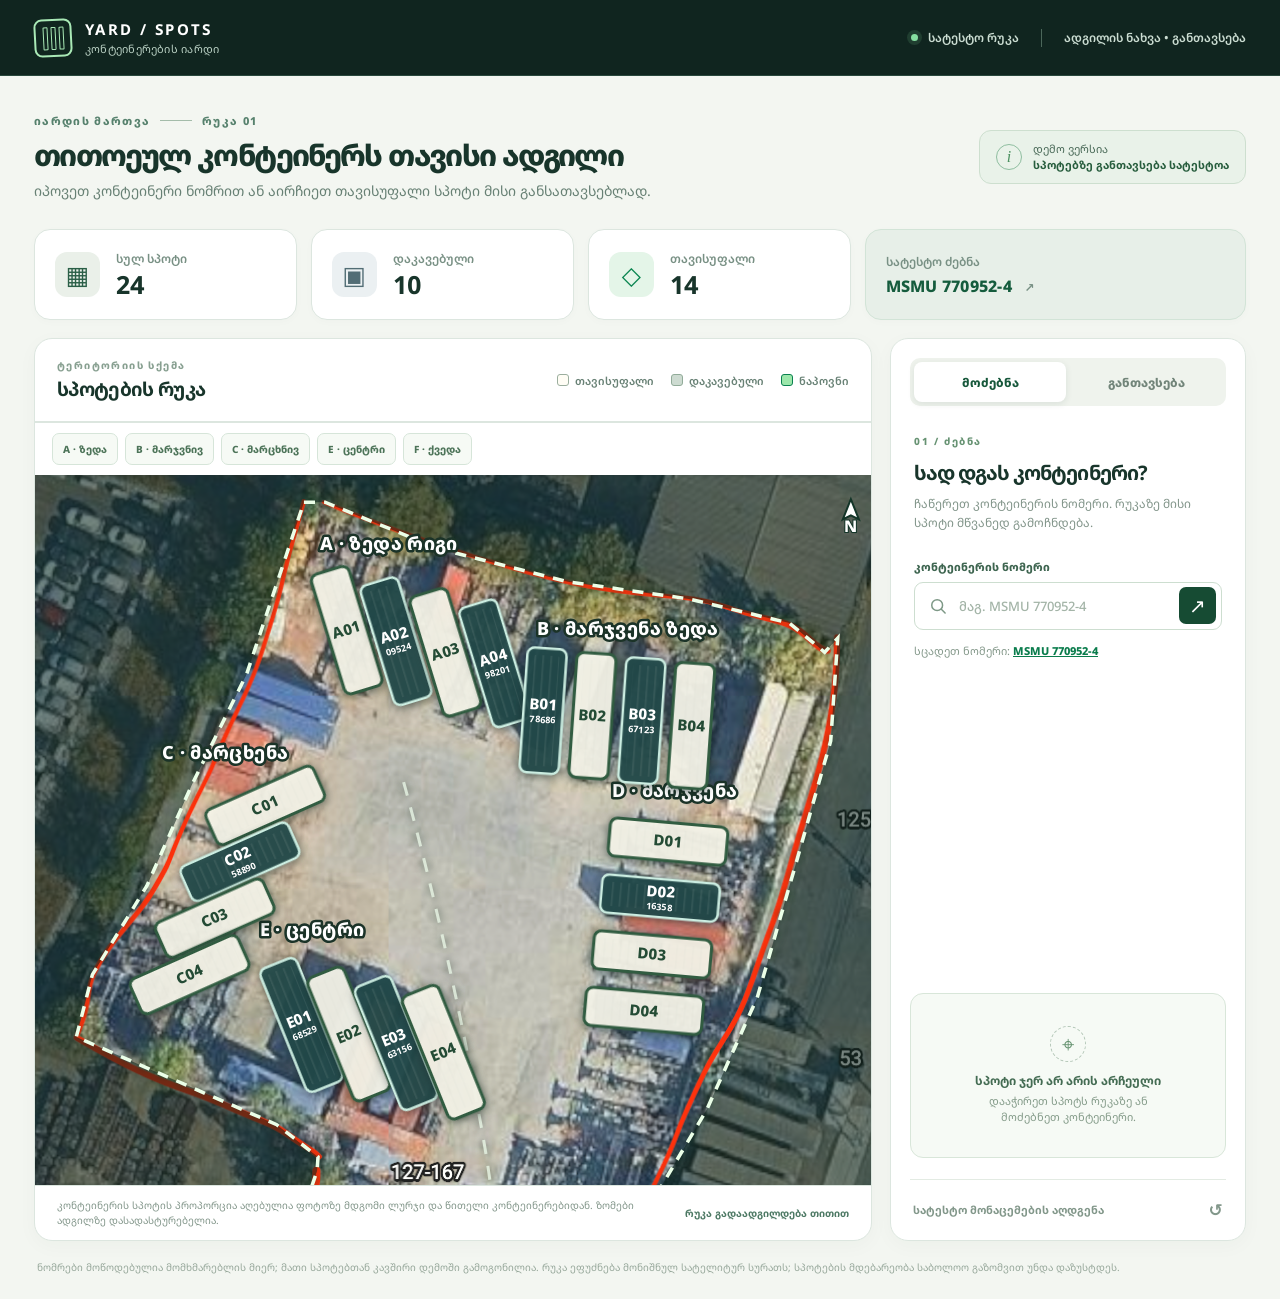
==== index.html @ 89050418 "Match yard outline and add mobile map with provided container IDs" ====
<!doctype html>
<html lang="ka">
  <head>
    <meta charset="utf-8" />
    <meta name="viewport" content="width=device-width, initial-scale=1" />
    <meta name="theme-color" content="#10251f" />
    <meta name="description" content="კონტეინერების იარდის ინტერაქტიული რუკა — სპოტზე განთავსება და ნომრით მოძებნა." />
    <link rel="icon" type="image/svg+xml" href="data:image/svg+xml,%3Csvg xmlns='http://www.w3.org/2000/svg' viewBox='0 0 64 64'%3E%3Crect width='64' height='64' rx='14' fill='%2310251f'/%3E%3Cpath d='M12 18h40v28H12zM22 18v28M42 18v28' fill='none' stroke='%239be6bd' stroke-width='4'/%3E%3C/svg%3E" />
    <title>კონტეინერების იარდი · სპოტების რუკა</title>
    <link rel="stylesheet" href="styles.css" />
    <script src="app.js" defer></script>
  </head>
  <body>
    <div class="app-shell">
      <header class="topbar">
        <div class="brand" aria-label="კონტეინერების იარდი">
          <div class="brand-mark" aria-hidden="true"><span></span><span></span><span></span></div>
          <div><strong>YARD / SPOTS</strong><small>კონტეინერების იარდი</small></div>
        </div>
        <div class="topbar-right"><span class="live-dot" aria-hidden="true"></span><span>სატესტო რუკა</span><span class="top-separator"></span><span>ადგილის ნახვა • განთავსება</span></div>
      </header>

      <main class="workspace">
        <section class="page-heading" aria-labelledby="page-title">
          <div>
            <p class="eyebrow">იარდის მართვა <span class="eyebrow-line"></span> რუკა 01</p>
            <h1 id="page-title">თითოეულ კონტეინერს თავისი ადგილი</h1>
            <p class="heading-note">იპოვეთ კონტეინერი ნომრით ან აირჩიეთ თავისუფალი სპოტი მისი განსათავსებლად.</p>
          </div>
          <div class="demo-tag"><span class="demo-tag-icon">i</span><span>დემო ვერსია<br /><strong>სპოტებზე განთავსება სატესტოა</strong></span></div>
        </section>

        <section class="summary" aria-label="იარდის სტატისტიკა">
          <div class="summary-card"><span class="summary-icon all-icon" aria-hidden="true">▦</span><div><span>სულ სპოტი</span><strong id="totalCount">24</strong></div></div>
          <div class="summary-card"><span class="summary-icon occupied-icon" aria-hidden="true">▣</span><div><span>დაკავებული</span><strong id="occupiedCount">—</strong></div></div>
          <div class="summary-card"><span class="summary-icon free-icon" aria-hidden="true">◇</span><div><span>თავისუფალი</span><strong id="freeCount">—</strong></div></div>
          <div class="summary-card example-card"><span>სატესტო ძებნა</span><button type="button" id="exampleSearch" class="example-button">MSMU 770952-4 <span aria-hidden="true">↗</span></button></div>
        </section>

        <div class="content-grid">
          <section class="map-card" aria-labelledby="map-title">
            <div class="card-toolbar">
              <div><p class="section-kicker">ტერიტორიის სქემა</p><h2 id="map-title">სპოტების რუკა</h2></div>
              <div class="legend" aria-label="რუკის აღნიშვნები"><span><i class="legend-free"></i>თავისუფალი</span><span><i class="legend-occupied"></i>დაკავებული</span><span><i class="legend-found"></i>ნაპოვნი</span></div>
            </div>
            <div class="zone-nav" aria-label="რუკის ზონები"><button type="button" data-zone="A">A · ზედა</button><button type="button" data-zone="B">B · მარჯვნივ</button><button type="button" data-zone="C">C · მარცხნივ</button><button type="button" data-zone="E">E · ცენტრი</button><button type="button" data-zone="F">F · ქვედა</button></div>
            <div class="map-wrap" id="mapWrap">
              <svg id="yardMap" viewBox="100 0 830 1526" role="img" aria-label="წითლად შემოხაზულ რეალურ იარდზე დატანილი 24 სავარაუდო კონტეინერის სპოტი" xmlns="http://www.w3.org/2000/svg">
                <defs>
                  <pattern id="yardTexture" width="18" height="18" patternUnits="userSpaceOnUse"><circle cx="2" cy="2" r="1" fill="#c9d2bc" opacity=".38" /></pattern>
                  <pattern id="containerLines" width="8" height="8" patternUnits="userSpaceOnUse"><path d="M1 0v8" stroke="#bdc9c0" stroke-width="2" opacity=".55" /></pattern>
                  <filter id="glow"><feGaussianBlur stdDeviation="5" /></filter>
                </defs>
                <image href="yard-reference.png" x="0" y="0" width="1016" height="1526" preserveAspectRatio="none" />
                <path class="outside-mask" fill-rule="evenodd" d="M100 0 H930 V1526 H100 Z M367 27 L388 27 L500 73 L629 106 L749 123 L849 147 L884 176 L897 162 L890 264 L856 384 L817 519 L767 630 L687 765 L680 846 L809 890 L807 921 L746 1082 L691 1244 L656 1360 L610 1464 L604 1497 L464 1473 L339 1434 L224 1410 L160 1381 L194 1226 L260 1038 L326 849 L380 691 L381 677 L340 645 L141 558 L157 496 L211 408 L256 307 L310 198 Z" />
                <path class="site-overlay" d="M367 27 L388 27 L500 73 L629 106 L749 123 L849 147 L884 176 L897 162 L890 264 L856 384 L817 519 L767 630 L687 765 L680 846 L809 890 L807 921 L746 1082 L691 1244 L656 1360 L610 1464 L604 1497 L464 1473 L339 1434 L224 1410 L160 1381 L194 1226 L260 1038 L326 849 L380 691 L381 677 L340 645 L141 558 L157 496 L211 408 L256 307 L310 198 Z" />
                <path class="site-boundary" d="M367 27 L388 27 L500 73 L629 106 L749 123 L849 147 L884 176 L897 162 L890 264 L856 384 L817 519 L767 630 L687 765 L680 846 L809 890 L807 921 L746 1082 L691 1244 L656 1360 L610 1464 L604 1497 L464 1473 L339 1434 L224 1410 L160 1381 L194 1226 L260 1038 L326 849 L380 691 L381 677 L340 645 L141 558 L157 496 L211 408 L256 307 L310 198 Z" />
                <path class="aisle-center" d="M466 305 Q512 472 545 658 T513 819 Q467 988 438 1259" />
                <path class="entry-arrow" d="M602 1490 L568 1420 M559 1437 L568 1420 L584 1428" />
                <text class="map-direction" x="380" y="1475">შესასვლელი</text>
                <text class="zone-label" x="383" y="74">A · ზედა რიგი</text>
                <text class="zone-label" x="598" y="159">B · მარჯვენა ზედა</text>
                <text class="zone-label" x="226" y="282">C · მარცხენა</text>
                <text class="zone-label" x="673" y="320">D · მარჯვენა</text>
                <text class="zone-label" x="323" y="458">E · ცენტრი</text>
                <text class="zone-label" x="512" y="905">F · ქვედა</text>
                <text class="map-aisle-label" x="367" y="1180">გასავლელი ზონა</text>
                <g id="spotLayer"></g>
                <g class="north-indicator" transform="translate(902 24)"><path d="M0 20 L8 0 L16 20 L8 16 Z" /><text x="8" y="33" text-anchor="middle">N</text></g>
              </svg>
            </div>
            <div class="map-footer"><span>კონტეინერის სპოტის პროპორცია აღებულია ფოტოზე მდგომი ლურჯი და წითელი კონტეინერებიდან. ზომები ადგილზე დასადასტურებელია.</span><span class="map-foot-hint">რუკა გადაადგილდება თითით</span></div>
          </section>

          <aside class="control-card" aria-label="ძებნა და სპოტის მართვა">
            <div class="mode-switch" role="tablist" aria-label="მოქმედება"><button type="button" class="mode-tab active" id="searchTab" role="tab" aria-selected="true">მოძებნა</button><button type="button" class="mode-tab" id="assignTab" role="tab" aria-selected="false">განთავსება</button></div>
            <div id="searchPane" class="pane">
              <div class="pane-title"><span class="pane-index">01 / ძებნა</span><h2>სად დგას კონტეინერი?</h2><p>ჩაწერეთ კონტეინერის ნომერი. რუკაზე მისი სპოტი მწვანედ გამოჩნდება.</p></div>
              <form id="searchForm" novalidate><label for="searchInput">კონტეინერის ნომერი</label><div class="search-field"><svg width="20" height="20" viewBox="0 0 24 24" fill="none" aria-hidden="true"><circle cx="11" cy="11" r="6.5" stroke="currentColor" stroke-width="1.8"/><path d="m16 16 4.5 4.5" stroke="currentColor" stroke-width="1.8" stroke-linecap="round"/></svg><input id="searchInput" name="container" autocomplete="off" list="containerOptions" placeholder="მაგ. MSMU 770952-4" /><button type="submit" aria-label="მოძებნა">↗</button></div></form>
              <div id="searchFeedback" class="feedback" role="status" aria-live="polite">სცადეთ ნომერი: <button type="button" id="sampleNumber">MSMU 770952-4</button></div>
            </div>
            <div id="assignPane" class="pane" hidden>
              <div class="pane-title"><span class="pane-index">02 / განთავსება</span><h2>მიანიჭეთ სპოტი</h2><p>რუკაზე აირჩიეთ თავისუფალი ადგილი და შეიყვანეთ კონტეინერის ნომერი.</p></div>
              <form id="assignForm" novalidate><label for="spotCode">არჩეული სპოტი</label><input id="spotCode" name="spot" readonly placeholder="აირჩიეთ რუკაზე" /><label for="containerInput">კონტეინერის ნომერი</label><input id="containerInput" name="container" autocomplete="off" autocapitalize="characters" list="containerOptions" placeholder="მაგ. TCNU 327868-6" maxlength="22" /><button class="primary-button" type="submit">სპოტზე განთავსება <span aria-hidden="true">↗</span></button></form>
              <p id="assignFeedback" class="feedback" role="status" aria-live="polite">თავისუფალი სპოტები რუკაზე ღია ფერით არის მონიშნული.</p>
            </div>
            <div class="detail-panel" id="detailPanel" aria-live="polite"><div class="detail-placeholder"><span class="detail-glyph" aria-hidden="true">⌖</span><strong>სპოტი ჯერ არ არის არჩეული</strong><p>დააჭირეთ სპოტს რუკაზე ან მოძებნეთ კონტეინერი.</p></div></div>
            <button type="button" id="resetButton" class="reset-button">სატესტო მონაცემების აღდგენა <span aria-hidden="true">↺</span></button>
            <datalist id="containerOptions"></datalist>
          </aside>
        </div>
        <p class="site-footnote">ნომრები მოწოდებულია მომხმარებლის მიერ; მათი სპოტებთან კავშირი დემოში გამოგონილია. რუკა ეფუძნება მონიშნულ სატელიტურ სურათს; სპოტების მდებარეობა საბოლოო გაზომვით უნდა დაზუსტდეს.</p>
      </main>
    </div>
  </body>
</html>
---- styles.css ----
@import url('https://fonts.googleapis.com/css2?family=Noto+Sans+Georgian:wght@400;500;600;700;800&display=swap');

:root{--ink:#18352b;--ink-2:#426357;--deep:#10251f;--line:#dce6df;--surface:#fff;--canvas:#f3f6f1;--yard:#edf0dc;--green:#0a8050;--green-light:#bcf0c7;--gold:#c59744;font-family:'Noto Sans Georgian',system-ui,-apple-system,BlinkMacSystemFont,sans-serif;color:var(--ink);background:var(--canvas)}
*{box-sizing:border-box}body{margin:0;min-width:320px}button,input{font:inherit}button{cursor:pointer}button:focus-visible,input:focus-visible{outline:3px solid #52ad78;outline-offset:3px}button:disabled{cursor:not-allowed;opacity:.5}[hidden]{display:none!important}
.topbar{height:76px;background:var(--deep);color:white;display:flex;align-items:center;justify-content:space-between;padding:0 max(34px,calc((100vw - 1510px)/2));border-bottom:1px solid #29483d}.brand{display:flex;align-items:center;gap:13px}.brand-mark{width:38px;height:38px;border:2px solid #a9e9b6;border-radius:8px;display:flex;align-items:center;justify-content:center;gap:3px;transform:rotate(-3deg)}.brand-mark span{height:23px;width:5px;border:1.5px solid #a9e9b6;border-radius:1px}.brand strong{display:block;font-size:15px;letter-spacing:.16em;line-height:1.2}.brand small{display:block;color:#b8cfc2;font-size:11px;margin-top:3px;letter-spacing:.02em}.topbar-right{display:flex;gap:10px;align-items:center;font-size:12px;font-weight:600;color:#cbddd2}.live-dot{width:7px;height:7px;border-radius:50%;background:#85dfa0;box-shadow:0 0 0 4px #85dfa022}.top-separator{height:18px;width:1px;background:#4b675a;margin:0 12px}
.workspace{max-width:1510px;margin:0 auto;padding:37px 34px 24px}.page-heading{display:flex;justify-content:space-between;align-items:center;gap:24px;margin-bottom:29px}.eyebrow{display:flex;gap:10px;align-items:center;margin:0 0 8px;font-size:11px;font-weight:800;letter-spacing:.12em;text-transform:uppercase;color:#56816d}.eyebrow-line{width:32px;height:1px;background:#a4bcaa}h1,h2,p{margin-top:0}h1{font-size:clamp(26px,2.3vw,36px);letter-spacing:-.055em;line-height:1.3;margin-bottom:7px;font-weight:800}.heading-note{font-size:14px;color:#678074;margin-bottom:0}.demo-tag{display:flex;align-items:center;gap:11px;background:#e9f2e9;border:1px solid #cddfcf;border-radius:12px;padding:10px 16px;color:#4a6a58;font-size:11px;line-height:1.45;min-width:242px}.demo-tag strong{font-size:11px;color:#285e3e}.demo-tag-icon{display:grid;place-items:center;flex:none;width:26px;height:26px;border:1px solid #8fbea0;border-radius:50%;font-family:Georgia,serif;font-style:italic;font-size:16px;color:#4b9160}
.summary{display:grid;grid-template-columns:repeat(3,minmax(0,1fr)) minmax(220px,1.45fr);gap:14px;margin-bottom:18px}.summary-card{min-height:91px;border:1px solid var(--line);border-radius:16px;background:var(--surface);display:flex;align-items:center;gap:16px;padding:16px 20px;box-shadow:0 2px 8px #18352b05}.summary-card>div{display:flex;flex-direction:column;gap:3px}.summary-card span:not(.summary-icon){color:#789084;font-size:12px;font-weight:600}.summary-card strong{font-size:25px;line-height:1.15;letter-spacing:-.05em}.summary-icon{display:grid;place-items:center;width:45px;height:45px;border-radius:12px;font-size:25px;line-height:1}.all-icon{background:#eaf0e9;color:#2a5f47}.occupied-icon{background:#ebf0f2;color:#526d75}.free-icon{background:#e4f5e8;color:#0a8550}.example-card{display:flex;align-items:flex-start;justify-content:center;flex-direction:column;background:#e7efe8;border-color:#d2e4d7;gap:5px}.example-button{border:0;background:transparent;padding:0;text-align:left;color:#155c3d;font-size:16px;font-weight:800;letter-spacing:.015em}.example-button span{margin-left:8px}.example-button:hover{text-decoration:underline}
.content-grid{display:grid;grid-template-columns:minmax(0,1fr) 356px;gap:18px;align-items:stretch}.map-card,.control-card{border:1px solid var(--line);border-radius:18px;background:var(--surface);box-shadow:0 5px 20px #18352b08}.map-card{min-width:0;overflow:hidden}.card-toolbar{min-height:83px;display:flex;align-items:center;justify-content:space-between;gap:20px;padding:17px 22px;border-bottom:1px solid var(--line)}.section-kicker{font-size:10px;letter-spacing:.14em;text-transform:uppercase;color:#88a091;font-weight:800;margin-bottom:4px}.card-toolbar h2{font-size:19px;letter-spacing:-.035em;margin:0}.legend{display:flex;gap:17px;align-items:center;color:#698276;font-size:11px;font-weight:600;white-space:nowrap}.legend span{display:flex;align-items:center;gap:6px}.legend i{display:inline-block;width:12px;height:12px;border-radius:3px;border:1px solid}.legend-free{background:#fffdf5;border-color:#9bae9e!important}.legend-occupied{background:#cddbd1;border-color:#91ab99!important}.legend-found{background:#9ce7ab;border-color:#0a8050!important}.map-wrap{background:#fafbf7;overflow:auto;padding:14px;scrollbar-width:thin}.map-wrap svg{display:block;width:100%;min-width:690px;height:auto;min-height:478px}.map-footer{display:flex;justify-content:space-between;gap:20px;align-items:center;padding:12px 22px;border-top:1px solid var(--line);color:#819589;font-size:10px;line-height:1.5}.map-foot-hint{color:#4d7964;white-space:nowrap;font-weight:700}.site-ground{fill:var(--yard)}.site-texture{fill:url(#yardTexture)}.site-boundary{fill:none;stroke:#aebca9;stroke-width:2;stroke-dasharray:8 6}.aisle{fill:#e2e9d9;opacity:.75}.aisle-center{stroke:#c2cfbb;stroke-width:2;stroke-dasharray:12 10}.entry-lane{fill:none;stroke:#8ea89a;stroke-width:2;stroke-dasharray:8 6}.entry-arrow{fill:none;stroke:#78a488;stroke-width:2.5;stroke-linecap:round;stroke-linejoin:round}.map-direction{fill:#587464;font-weight:700;font-size:12px;letter-spacing:.02em}.zone-label{fill:#52715e;font-weight:800;font-size:12px;letter-spacing:.02em}.map-aisle-label{fill:#a5b6a6;font-size:17px;font-weight:700}.north-indicator path{fill:#2d6146}.north-indicator text{fill:#2d6146;font-size:12px;font-weight:800}.spot{cursor:pointer}.spot rect.outer{stroke-width:2;rx:7;transition:fill .2s,stroke .2s,filter .2s}.spot.free rect.outer{fill:#fffdf5;stroke:#9bad9d}.spot.occupied rect.outer{fill:#d1ded4;stroke:#93a99a}.spot.found rect.outer{fill:#9be9ac;stroke:#078049;stroke-width:3;filter:drop-shadow(0 0 9px #2bbf7666)}.spot.selected:not(.found) rect.outer{stroke:#b88532;stroke-width:3;fill:#ffefc8}.spot:hover rect.outer{stroke:#0b8655;stroke-width:3}.spot:focus{outline:none}.spot:focus-visible rect.outer{stroke:#095c9d;stroke-width:4}.spot .ribs{fill:url(#containerLines);opacity:.6;pointer-events:none}.spot.free .ribs{opacity:.2}.spot .spot-code{font-size:14px;font-weight:800;fill:#244b35;pointer-events:none;text-anchor:middle}.spot .spot-number{font-size:9px;font-weight:700;fill:#60776a;pointer-events:none;text-anchor:middle;letter-spacing:.015em}.spot.found .spot-code,.spot.found .spot-number{fill:#06492d}.spot .spot-dot{fill:#6b9f80;pointer-events:none}.spot.free .spot-dot{fill:#c6d8c6}.spot.found .spot-dot{fill:#08794a}.spot .focus-ring{fill:none;stroke:#08794a;stroke-width:2;opacity:0}.spot.found .focus-ring{opacity:1}
.control-card{display:flex;flex-direction:column;padding:19px;min-width:0}.mode-switch{display:grid;grid-template-columns:1fr 1fr;background:#eff3ed;border-radius:10px;padding:4px;gap:4px}.mode-tab{min-height:40px;border:0;border-radius:8px;background:transparent;color:#718479;font-size:12px;font-weight:800}.mode-tab.active{background:white;color:#17583b;box-shadow:0 2px 7px #18352b18}.pane{padding:28px 4px 16px}.pane-title{margin-bottom:26px}.pane-index{display:block;color:#669272;font-size:10px;font-weight:800;letter-spacing:.16em;margin-bottom:11px}.pane-title h2{font-size:20px;line-height:1.35;letter-spacing:-.045em;margin-bottom:8px}.pane-title p{color:#82958a;font-size:12px;line-height:1.6;margin-bottom:0}.pane label{display:block;font-size:11px;font-weight:800;color:#3e6550;margin:0 0 8px}.pane input:not(.search-field input){width:100%;height:47px;border:1px solid #d2dfd5;border-radius:9px;background:#fff;padding:0 13px;color:#254838;font-weight:700;outline:none}.pane input:focus{border-color:#3c9d68;box-shadow:0 0 0 3px #3c9d681d}.pane input[readonly]{background:#f3f6f1;color:#557060;cursor:default;margin-bottom:19px}.pane input::placeholder{color:#a3b4a7;font-weight:500}.search-field{display:flex;align-items:center;gap:9px;height:48px;border:1px solid #cdded0;border-radius:9px;padding:0 5px 0 13px;color:#7d9886}.search-field:focus-within{border-color:#3c9d68;box-shadow:0 0 0 3px #3c9d681d}.search-field input{min-width:0;flex:1;border:0;outline:0;background:transparent;color:#264c38;font-size:13px;font-weight:700}.search-field button{width:37px;height:37px;border:0;border-radius:7px;background:#164b33;color:#fff;font-size:20px;line-height:1}.search-field button:hover,.primary-button:hover{background:#0a7a4c}.feedback{color:#85998b;font-size:11px;line-height:1.55;margin:12px 0 0;min-height:34px}.feedback button{border:0;background:transparent;padding:0;color:#0a7c4c;text-decoration:underline;font-weight:800}.feedback.error{color:#bb4b43}.feedback.success{color:#16724c}.primary-button{width:100%;height:46px;background:#164b33;color:white;border:0;border-radius:9px;font-weight:800;font-size:12px;margin-top:19px;display:flex;align-items:center;justify-content:center;gap:14px}.primary-button span{font-size:18px}
.detail-panel{border:1px solid #d8e6d9;background:#f6faf5;border-radius:13px;margin-top:auto;min-height:164px;padding:19px}.detail-placeholder{text-align:center;color:#859c8a;display:flex;flex-direction:column;align-items:center;justify-content:center;min-height:125px}.detail-glyph{display:grid;place-items:center;width:36px;height:36px;border:1px dashed #b4c7b8;border-radius:50%;font-size:22px;margin-bottom:10px;color:#669371}.detail-placeholder strong{font-size:12px;color:#446c53}.detail-placeholder p{font-size:11px;line-height:1.5;margin:4px 0 0;max-width:220px}.detail-head{display:flex;align-items:flex-start;justify-content:space-between;gap:10px}.detail-head span{font-size:10px;font-weight:800;letter-spacing:.1em;color:#6b9072}.detail-head strong{display:block;font-size:26px;line-height:1.2;letter-spacing:-.04em;margin-top:3px}.status-pill{display:inline-block;padding:5px 8px;border-radius:7px;font-size:10px;font-weight:800;color:#126c44;background:#e2f2e6}.status-pill.occupied{color:#526e5c;background:#e5ece6}.detail-container{font-size:17px;font-weight:800;letter-spacing:.025em;margin:15px 0 4px;color:#165b3c}.detail-small{font-size:11px;color:#789184;margin:0}.detail-action{margin-top:15px;background:white;border:1px solid #cbdccb;border-radius:7px;color:#456d53;font-size:11px;font-weight:800;min-height:37px;padding:0 10px}.detail-action:hover{border-color:#9abd9c;color:#0c7a4c}.reset-button{display:flex;align-items:center;justify-content:space-between;background:transparent;border:0;border-top:1px solid #e3ebe3;color:#82978a;width:100%;padding:18px 3px 0;margin-top:21px;text-align:left;font-size:11px;font-weight:700}.reset-button:hover{color:#166e47}.reset-button span{font-size:17px}.site-footnote{font-size:10px;color:#96a79a;line-height:1.6;margin:18px 3px 0}
@media(max-width:1150px){.content-grid{grid-template-columns:minmax(0,1fr) 320px}.legend{gap:9px}.workspace{padding:30px 24px}.topbar{padding:0 24px}.map-footer{flex-direction:column;align-items:flex-start;gap:2px}.summary{grid-template-columns:repeat(4,1fr)}.summary-card{padding:12px;gap:10px}.summary-icon{width:36px;height:36px;font-size:21px}}
@media(max-width:900px){.content-grid{grid-template-columns:1fr}.control-card{display:grid;grid-template-columns:1fr 1fr;column-gap:20px}.mode-switch,.reset-button{grid-column:1/-1}.pane{grid-column:1}.detail-panel{grid-column:2;grid-row:2;align-self:stretch;margin:27px 0 16px}.summary{grid-template-columns:repeat(2,1fr)}.map-wrap svg{min-width:750px}}
@media(max-width:610px){.topbar{height:67px;padding:0 17px}.brand-mark{width:34px;height:34px}.brand strong{font-size:12px}.topbar-right{font-size:10px}.topbar-right .top-separator,.topbar-right .top-separator+span{display:none}.workspace{padding:24px 14px}.page-heading{display:block;margin-bottom:19px}h1{font-size:26px}.heading-note{font-size:12px;line-height:1.55}.demo-tag{margin-top:16px;width:100%;min-width:0}.summary{gap:8px;margin-bottom:11px}.summary-card{min-height:75px;padding:10px}.summary-card strong{font-size:20px}.summary-icon{width:30px;height:30px;font-size:18px}.summary-card span:not(.summary-icon){font-size:10px}.example-card{grid-column:1/-1;min-height:60px;padding:10px 14px}.example-button{font-size:13px}.card-toolbar{padding:15px;display:block}.card-toolbar h2{font-size:17px}.legend{margin-top:11px;gap:11px;font-size:10px}.map-wrap{padding:4px}.map-wrap svg{min-width:750px}.map-footer{padding:10px 15px}.control-card{display:block;padding:14px}.pane{padding:20px 3px 14px}.detail-panel{margin:3px 0 0}.site-footnote{margin-top:14px}}
@media(prefers-reduced-motion:reduce){.spot rect.outer{transition:none}}

/* The satellite reference keeps the photographed red yard perimeter and container scale. */
.map-wrap{height:710px;padding:0;background:#21352b;overscroll-behavior:contain}
.map-wrap svg{width:100%;min-width:640px;height:auto;min-height:0}
.outside-mask{fill:#142b23;opacity:.57}
.site-overlay{fill:#f2f3c9;opacity:.06}
.site-boundary{fill:none;stroke:#ebffe8;stroke-width:3.5;stroke-dasharray:11 9;filter:drop-shadow(0 0 4px #12351e)}
.aisle-center{fill:none;stroke:#e5f4e3;stroke-width:3;stroke-dasharray:14 12;opacity:.75;filter:drop-shadow(0 0 4px #1b3526)}
.entry-arrow{stroke:#f7ffe7;stroke-width:6;filter:drop-shadow(0 0 4px #14371e)}
.zone-label,.map-direction,.map-aisle-label{fill:#fff;font-weight:800;paint-order:stroke;stroke:#1b3328;stroke-width:5;stroke-linejoin:round}
.zone-label{font-size:18px}.map-direction{font-size:22px}.map-aisle-label{font-size:19px}
.north-indicator path{fill:#fff;stroke:#133528;stroke-width:2}.north-indicator text{fill:#fff;stroke:#133528;stroke-width:2;paint-order:stroke;font-size:16px}
.spot .hit-area{fill:transparent;pointer-events:all}
.spot rect.outer{filter:drop-shadow(0 2px 5px #0b201b99)}
.spot.free rect.outer{fill:#fffdf1e6;stroke:#315c41;stroke-width:3}
.spot.occupied rect.outer{fill:#234b4be6;stroke:#cbede1;stroke-width:2.5}
.spot.occupied .spot-code,.spot.occupied .spot-number{fill:#fff}
.spot.found rect.outer{fill:#9df7a5;stroke:#0b633a;stroke-width:4;filter:drop-shadow(0 0 11px #abff9d)}
.spot.found .spot-code,.spot.found .spot-number{fill:#064229}
.spot .spot-code{font-size:15px}.spot .spot-number{font-size:9px}
.spot .ribs{opacity:.18}.spot.free .ribs{opacity:.1}
.zone-nav{display:flex;gap:7px;overflow:auto;padding:10px 17px;border-top:1px solid var(--line);scrollbar-width:thin}
.zone-nav button{flex:none;min-height:32px;border:1px solid #d6e5d9;border-radius:7px;background:#f6faf5;color:#4d7459;padding:0 10px;font-size:10px;font-weight:800}
.zone-nav button:hover{border-color:#77b88a;color:#0b7d4e}
@media(max-width:900px){.control-card{order:-1}.map-card{order:0}.map-wrap{height:670px}}
@media(max-width:610px){.content-grid{gap:12px}.control-card{order:-1}.map-card{order:0}.pane{padding:16px 3px 10px}.pane-title{margin-bottom:17px}.detail-panel:has(.detail-placeholder){display:none}.map-wrap{height:62vh;min-height:430px;max-height:620px}.map-wrap svg{width:830px;min-width:830px}.map-foot-hint{white-space:normal}.zone-nav{padding:9px 12px}.zone-nav button{min-height:39px;font-size:11px}}
@media(max-width:610px){
  .topbar{height:58px}.brand small{font-size:9px}.topbar-right{font-size:9px}
  .workspace{padding-top:16px}.page-heading{margin-bottom:12px}.eyebrow,.heading-note{display:none}h1{font-size:21px;line-height:1.3;margin-bottom:0}
  .demo-tag{margin-top:9px;min-width:0;padding:6px 9px;font-size:9px;line-height:1.25}.demo-tag strong{font-size:9px}.demo-tag-icon{width:20px;height:20px;font-size:13px}
  .summary{display:none}.control-card{padding:10px}.pane{padding:12px 3px 6px}.pane-title{margin-bottom:10px}.pane-index,.pane-title p{display:none}.pane-title h2{font-size:16px;margin:0}
  .feedback{min-height:0;margin-top:7px;font-size:10px}.reset-button{margin-top:4px;padding:6px 3px 0;font-size:10px}.content-grid{gap:10px}
  .card-toolbar{padding:10px 13px}.card-toolbar .section-kicker{display:none}.card-toolbar h2{font-size:16px}.legend{margin-top:5px}
  .zone-nav{padding:7px 10px}.zone-nav button{min-height:35px}
}
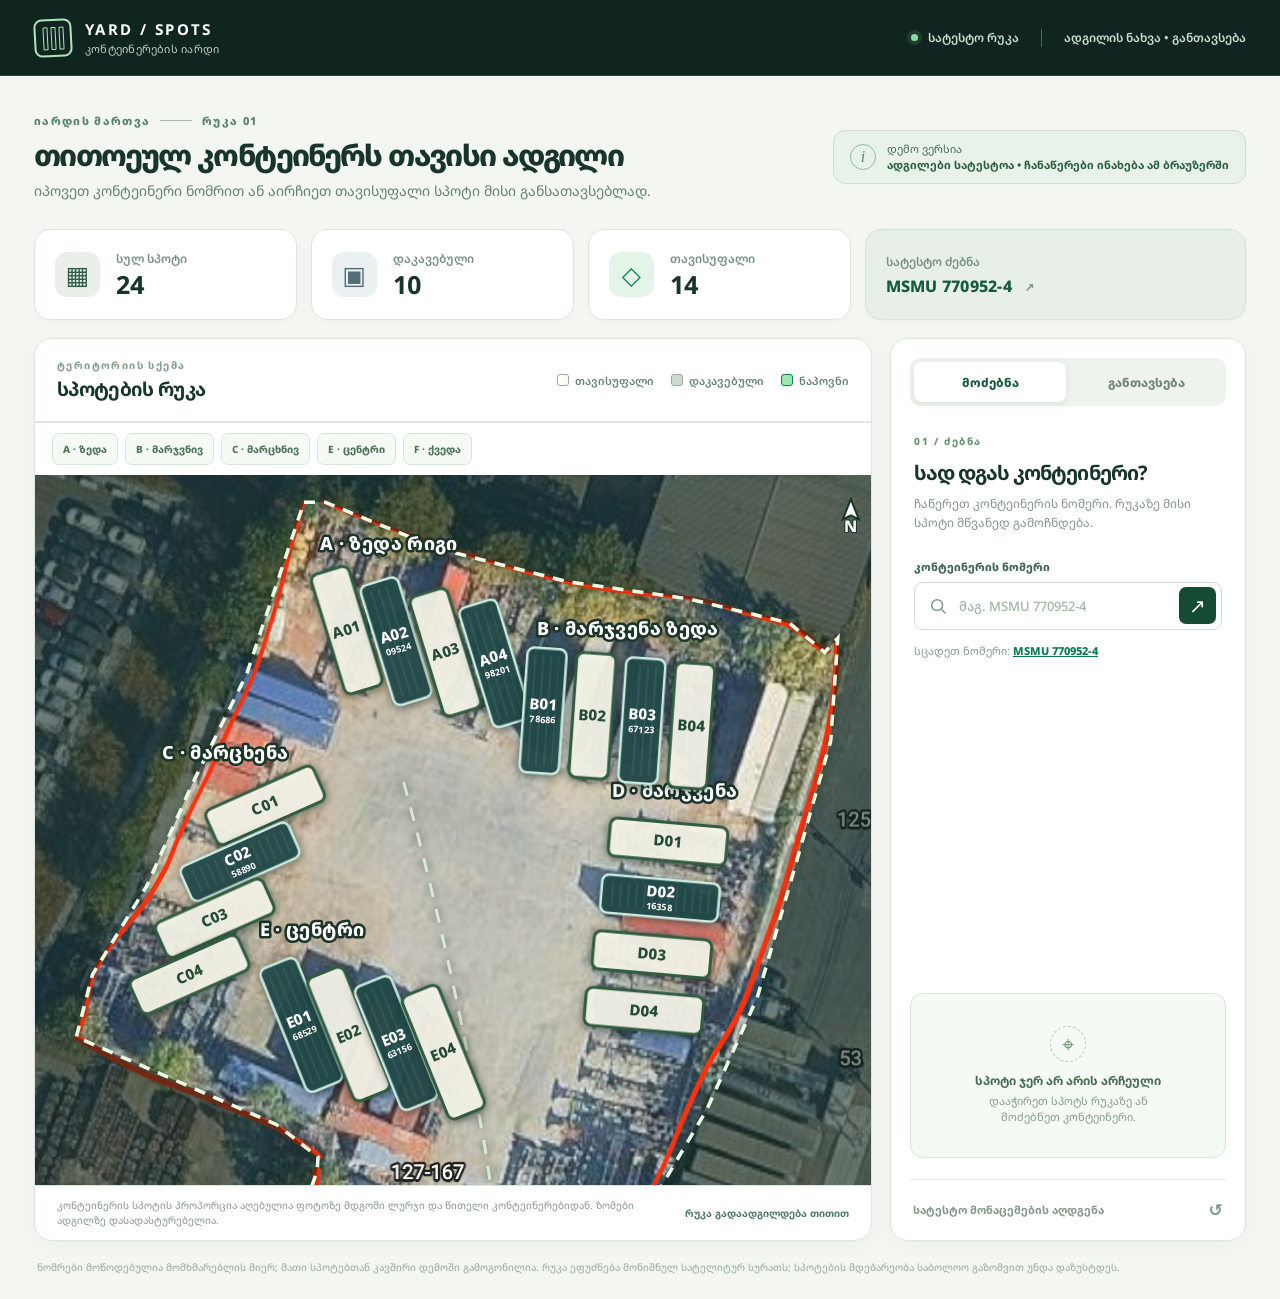
==== commit 2100d655: "Clarify browser-local demo assignments" ====
--- a/index.html
+++ b/index.html
@@ -27,7 +27,7 @@
             <h1 id="page-title">თითოეულ კონტეინერს თავისი ადგილი</h1>
             <p class="heading-note">იპოვეთ კონტეინერი ნომრით ან აირჩიეთ თავისუფალი სპოტი მისი განსათავსებლად.</p>
           </div>
-          <div class="demo-tag"><span class="demo-tag-icon">i</span><span>დემო ვერსია<br /><strong>სპოტებზე განთავსება სატესტოა</strong></span></div>
+          <div class="demo-tag"><span class="demo-tag-icon">i</span><span>დემო ვერსია<br /><strong>ადგილები სატესტოა • ჩანაწერები ინახება ამ ბრაუზერში</strong></span></div>
         </section>
 
         <section class="summary" aria-label="იარდის სტატისტიკა">
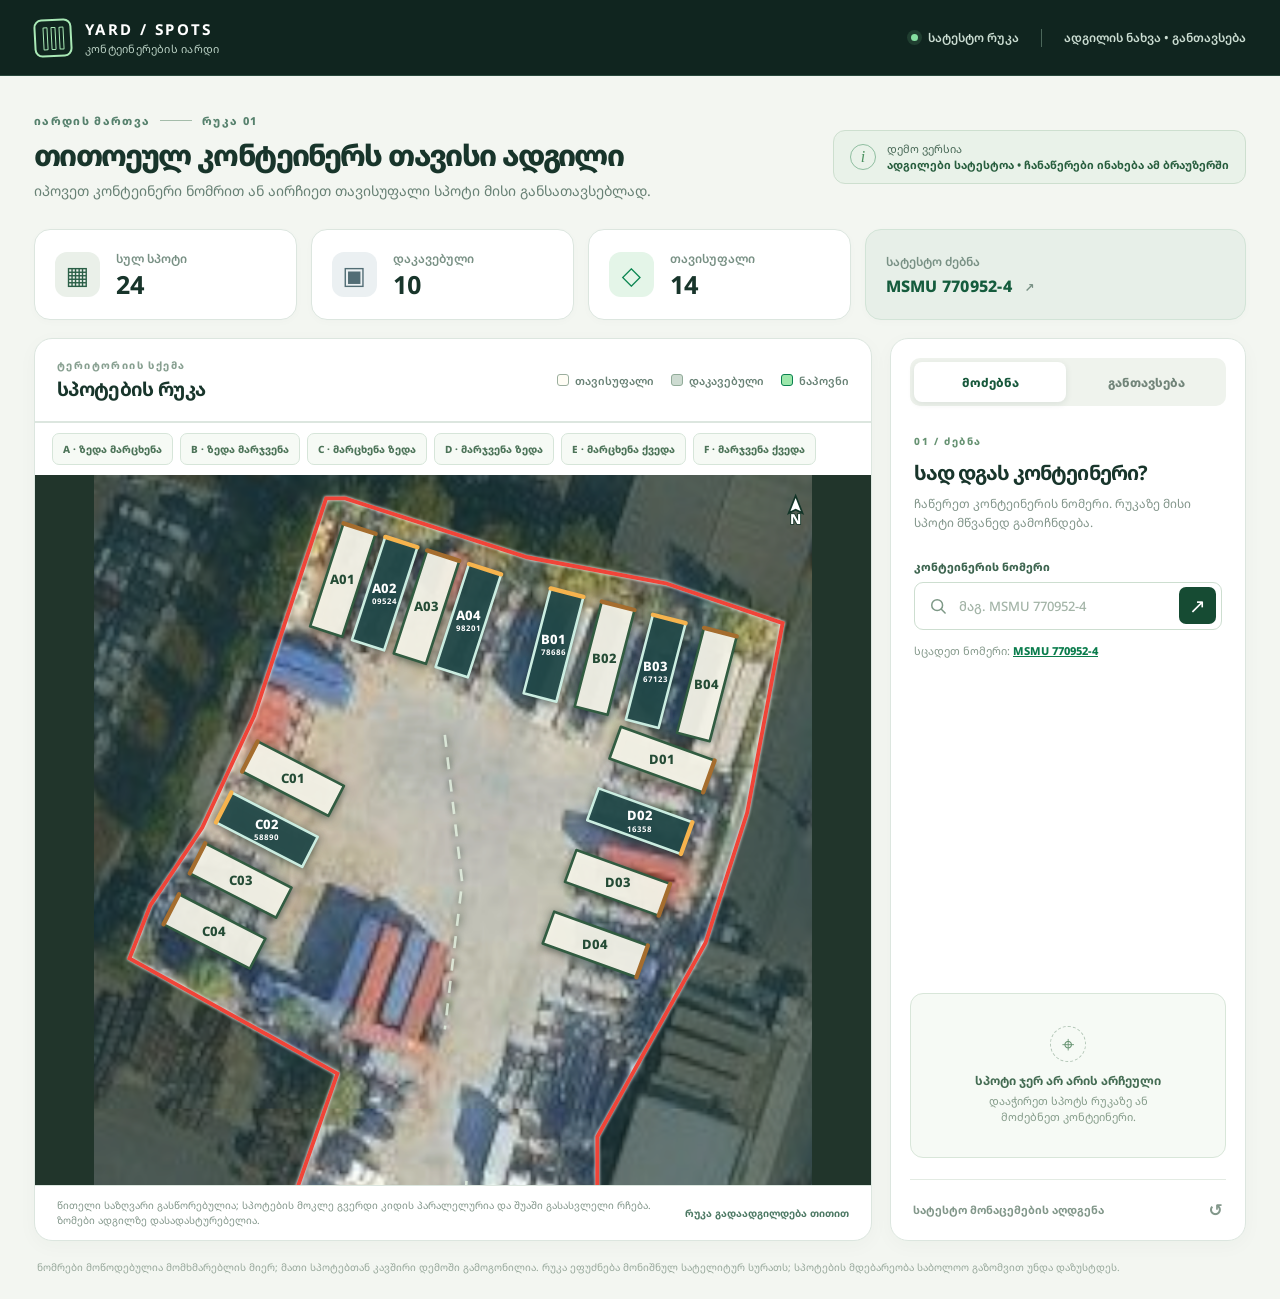
==== commit a91abd6f: "Straighten yard boundary and align perpendicular spot rows" ====
--- a/index.html
+++ b/index.html
@@ -43,33 +43,26 @@
               <div><p class="section-kicker">ტერიტორიის სქემა</p><h2 id="map-title">სპოტების რუკა</h2></div>
               <div class="legend" aria-label="რუკის აღნიშვნები"><span><i class="legend-free"></i>თავისუფალი</span><span><i class="legend-occupied"></i>დაკავებული</span><span><i class="legend-found"></i>ნაპოვნი</span></div>
             </div>
-            <div class="zone-nav" aria-label="რუკის ზონები"><button type="button" data-zone="A">A · ზედა</button><button type="button" data-zone="B">B · მარჯვნივ</button><button type="button" data-zone="C">C · მარცხნივ</button><button type="button" data-zone="E">E · ცენტრი</button><button type="button" data-zone="F">F · ქვედა</button></div>
+            <div class="zone-nav" aria-label="რუკის ზონები"><button type="button" data-zone="A">A · ზედა მარცხენა</button><button type="button" data-zone="B">B · ზედა მარჯვენა</button><button type="button" data-zone="C">C · მარცხენა ზედა</button><button type="button" data-zone="D">D · მარჯვენა ზედა</button><button type="button" data-zone="E">E · მარცხენა ქვედა</button><button type="button" data-zone="F">F · მარჯვენა ქვედა</button></div>
             <div class="map-wrap" id="mapWrap">
               <svg id="yardMap" viewBox="100 0 830 1526" role="img" aria-label="წითლად შემოხაზულ რეალურ იარდზე დატანილი 24 სავარაუდო კონტეინერის სპოტი" xmlns="http://www.w3.org/2000/svg">
                 <defs>
-                  <pattern id="yardTexture" width="18" height="18" patternUnits="userSpaceOnUse"><circle cx="2" cy="2" r="1" fill="#c9d2bc" opacity=".38" /></pattern>
-                  <pattern id="containerLines" width="8" height="8" patternUnits="userSpaceOnUse"><path d="M1 0v8" stroke="#bdc9c0" stroke-width="2" opacity=".55" /></pattern>
-                  <filter id="glow"><feGaussianBlur stdDeviation="5" /></filter>
+                  <path id="yardShape" d="M368 27 L390 27 L600 95 L760 125 L895 171 L854 390 L806 540 L681 764 L681 846 L808 891 L725 1115 L652 1364 L609 1471 L604 1498 L352 1438 L160 1380 L198 1219 L270 1008 L381 691 L141 558 L165 497 L225 407 L285 278 Z" />
+                  <mask id="outsideYard" maskUnits="userSpaceOnUse" x="100" y="0" width="830" height="1526"><rect x="100" y="0" width="830" height="1526" fill="white" /><use href="#yardShape" fill="black" /></mask>
                 </defs>
-                <image href="yard-reference.png" x="0" y="0" width="1016" height="1526" preserveAspectRatio="none" />
-                <path class="outside-mask" fill-rule="evenodd" d="M100 0 H930 V1526 H100 Z M367 27 L388 27 L500 73 L629 106 L749 123 L849 147 L884 176 L897 162 L890 264 L856 384 L817 519 L767 630 L687 765 L680 846 L809 890 L807 921 L746 1082 L691 1244 L656 1360 L610 1464 L604 1497 L464 1473 L339 1434 L224 1410 L160 1381 L194 1226 L260 1038 L326 849 L380 691 L381 677 L340 645 L141 558 L157 496 L211 408 L256 307 L310 198 Z" />
-                <path class="site-overlay" d="M367 27 L388 27 L500 73 L629 106 L749 123 L849 147 L884 176 L897 162 L890 264 L856 384 L817 519 L767 630 L687 765 L680 846 L809 890 L807 921 L746 1082 L691 1244 L656 1360 L610 1464 L604 1497 L464 1473 L339 1434 L224 1410 L160 1381 L194 1226 L260 1038 L326 849 L380 691 L381 677 L340 645 L141 558 L157 496 L211 408 L256 307 L310 198 Z" />
-                <path class="site-boundary" d="M367 27 L388 27 L500 73 L629 106 L749 123 L849 147 L884 176 L897 162 L890 264 L856 384 L817 519 L767 630 L687 765 L680 846 L809 890 L807 921 L746 1082 L691 1244 L656 1360 L610 1464 L604 1497 L464 1473 L339 1434 L224 1410 L160 1381 L194 1226 L260 1038 L326 849 L380 691 L381 677 L340 645 L141 558 L157 496 L211 408 L256 307 L310 198 Z" />
-                <path class="aisle-center" d="M466 305 Q512 472 545 658 T513 819 Q467 988 438 1259" />
+                <image href="yard-clean-reference.png" x="5.77" y="-159.62" width="1038.46" height="1774.36" preserveAspectRatio="none" />
+                <rect class="outside-mask" x="100" y="0" width="830" height="1526" mask="url(#outsideYard)" />
+                <use class="site-overlay" href="#yardShape" />
+                <use class="site-boundary" href="#yardShape" />
+                <path class="aisle-center" d="M505 300 L525 470 L505 640 M530 815 L513 1080 L467 1270" />
                 <path class="entry-arrow" d="M602 1490 L568 1420 M559 1437 L568 1420 L584 1428" />
                 <text class="map-direction" x="380" y="1475">შესასვლელი</text>
-                <text class="zone-label" x="383" y="74">A · ზედა რიგი</text>
-                <text class="zone-label" x="598" y="159">B · მარჯვენა ზედა</text>
-                <text class="zone-label" x="226" y="282">C · მარცხენა</text>
-                <text class="zone-label" x="673" y="320">D · მარჯვენა</text>
-                <text class="zone-label" x="323" y="458">E · ცენტრი</text>
-                <text class="zone-label" x="512" y="905">F · ქვედა</text>
-                <text class="map-aisle-label" x="367" y="1180">გასავლელი ზონა</text>
+                <text class="map-aisle-label" x="438" y="1160">გასავლელი</text>
                 <g id="spotLayer"></g>
                 <g class="north-indicator" transform="translate(902 24)"><path d="M0 20 L8 0 L16 20 L8 16 Z" /><text x="8" y="33" text-anchor="middle">N</text></g>
               </svg>
             </div>
-            <div class="map-footer"><span>კონტეინერის სპოტის პროპორცია აღებულია ფოტოზე მდგომი ლურჯი და წითელი კონტეინერებიდან. ზომები ადგილზე დასადასტურებელია.</span><span class="map-foot-hint">რუკა გადაადგილდება თითით</span></div>
+            <div class="map-footer"><span>წითელი საზღვარი გასწორებულია; სპოტების მოკლე გვერდი კიდის პარალელურია და შუაში გასასვლელი რჩება. ზომები ადგილზე დასადასტურებელია.</span><span class="map-foot-hint">რუკა გადაადგილდება თითით</span></div>
           </section>
 
           <aside class="control-card" aria-label="ძებნა და სპოტის მართვა">
--- a/styles.css
+++ b/styles.css
@@ -47,3 +47,23 @@
   .card-toolbar{padding:10px 13px}.card-toolbar .section-kicker{display:none}.card-toolbar h2{font-size:16px}.legend{margin-top:5px}
   .zone-nav{padding:7px 10px}.zone-nav button{min-height:35px}
 }
+
+/* Survey sketch: straight yard edges and container rows normal to each edge. */
+.site-boundary{stroke:#f04438;stroke-width:4.5;stroke-dasharray:none;filter:drop-shadow(0 0 2px #fff)}
+.spot polygon.outer{stroke-width:3;stroke-linejoin:round;transition:fill .2s,stroke .2s,filter .2s;filter:drop-shadow(0 2px 5px #0b201b99)}
+.spot.free polygon.outer{fill:#fffdf1e6;stroke:#315c41}
+.spot.occupied polygon.outer{fill:#234b4be6;stroke:#cbede1}
+.spot.found polygon.outer{fill:#9df7a5;stroke:#0b633a;stroke-width:4;filter:drop-shadow(0 0 11px #abff9d)}
+.spot.selected:not(.found) polygon.outer{fill:#ffefc8;stroke:#b88532;stroke-width:4}
+.spot:hover polygon.outer{stroke:#0b8655;stroke-width:4}
+.spot:focus-visible polygon.outer{stroke:#095c9d;stroke-width:4}
+.spot polygon.hit-area{fill:transparent;stroke:transparent;stroke-width:12;pointer-events:all}
+.spot polygon.focus-ring{fill:none;stroke:#08794a;stroke-width:6;stroke-linejoin:round;opacity:0;pointer-events:none}
+.spot.found polygon.focus-ring{opacity:1}
+.spot .door-edge{stroke:#f6b34d;stroke-width:5;stroke-linecap:round;pointer-events:none}
+.spot.free .door-edge{stroke:#a56d2e}
+@media(prefers-reduced-motion:reduce){.spot polygon.outer{transition:none}}
+
+/* A modest zoom out keeps more of the yard and its shared aisle in view. */
+.map-wrap svg{width:86%;min-width:580px;margin-inline:auto}
+@media(max-width:610px){.map-wrap svg{width:710px;min-width:710px;margin-inline:0}}
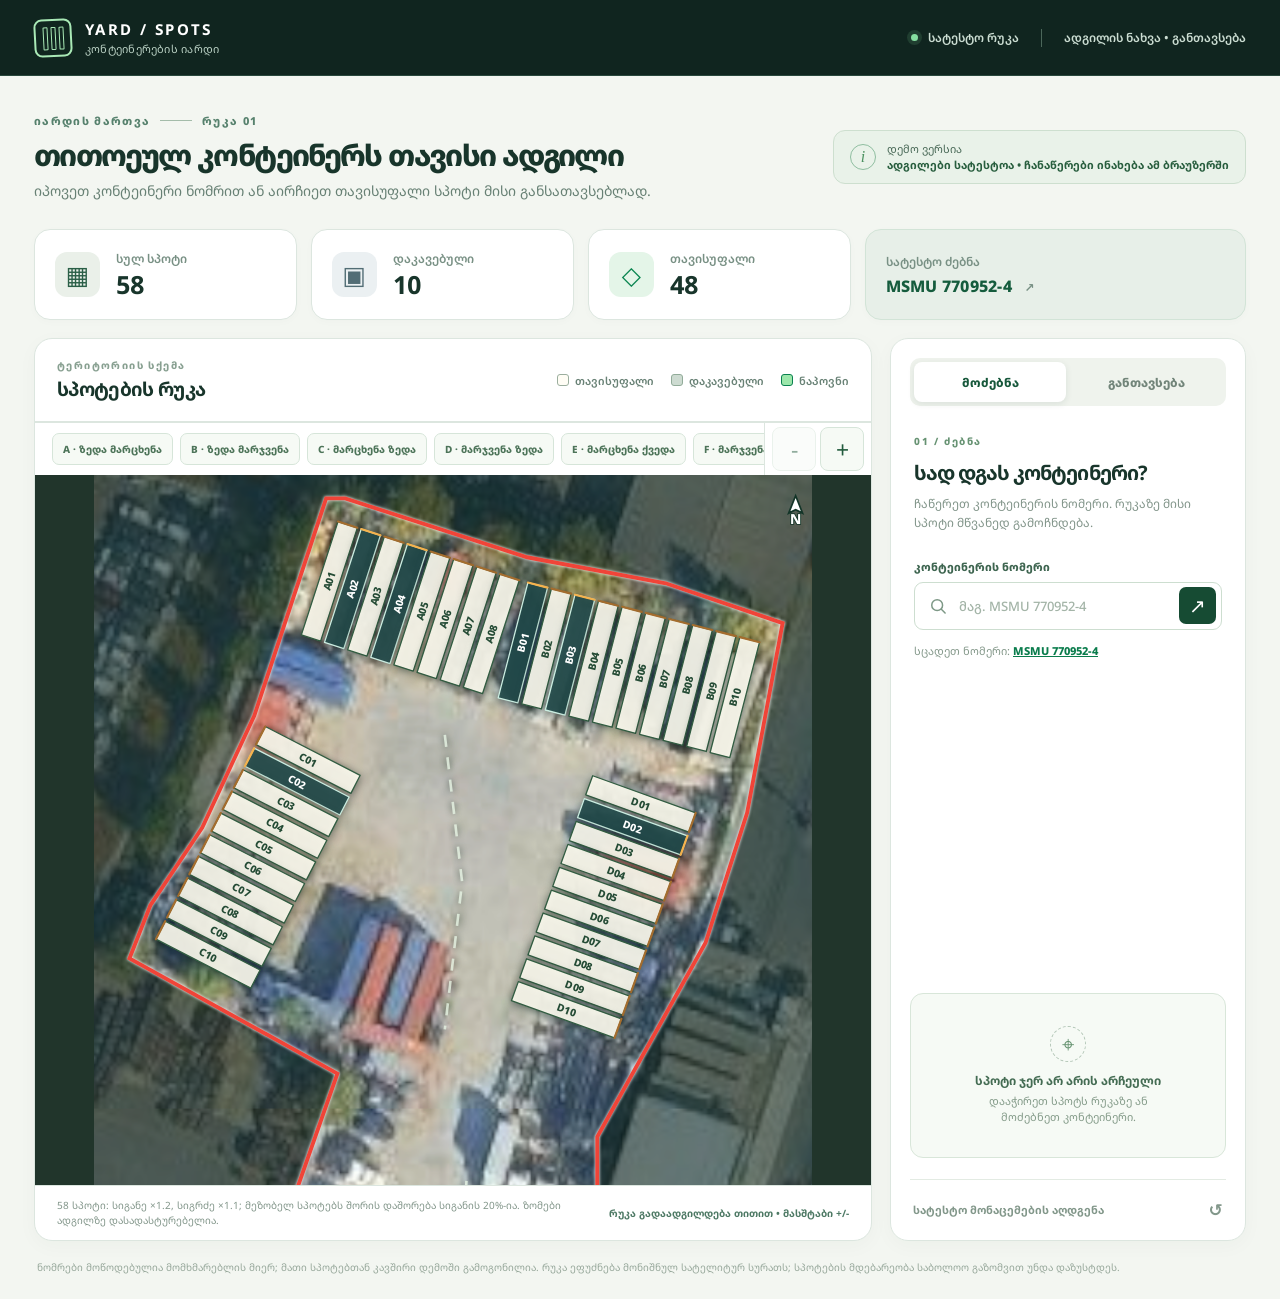
==== commit 326004d5: "Resize and space 58 yard container spots" ====
--- a/index.html
+++ b/index.html
@@ -31,7 +31,7 @@
         </section>
 
         <section class="summary" aria-label="იარდის სტატისტიკა">
-          <div class="summary-card"><span class="summary-icon all-icon" aria-hidden="true">▦</span><div><span>სულ სპოტი</span><strong id="totalCount">24</strong></div></div>
+          <div class="summary-card"><span class="summary-icon all-icon" aria-hidden="true">▦</span><div><span>სულ სპოტი</span><strong id="totalCount">58</strong></div></div>
           <div class="summary-card"><span class="summary-icon occupied-icon" aria-hidden="true">▣</span><div><span>დაკავებული</span><strong id="occupiedCount">—</strong></div></div>
           <div class="summary-card"><span class="summary-icon free-icon" aria-hidden="true">◇</span><div><span>თავისუფალი</span><strong id="freeCount">—</strong></div></div>
           <div class="summary-card example-card"><span>სატესტო ძებნა</span><button type="button" id="exampleSearch" class="example-button">MSMU 770952-4 <span aria-hidden="true">↗</span></button></div>
@@ -43,9 +43,12 @@
               <div><p class="section-kicker">ტერიტორიის სქემა</p><h2 id="map-title">სპოტების რუკა</h2></div>
               <div class="legend" aria-label="რუკის აღნიშვნები"><span><i class="legend-free"></i>თავისუფალი</span><span><i class="legend-occupied"></i>დაკავებული</span><span><i class="legend-found"></i>ნაპოვნი</span></div>
             </div>
-            <div class="zone-nav" aria-label="რუკის ზონები"><button type="button" data-zone="A">A · ზედა მარცხენა</button><button type="button" data-zone="B">B · ზედა მარჯვენა</button><button type="button" data-zone="C">C · მარცხენა ზედა</button><button type="button" data-zone="D">D · მარჯვენა ზედა</button><button type="button" data-zone="E">E · მარცხენა ქვედა</button><button type="button" data-zone="F">F · მარჯვენა ქვედა</button></div>
-            <div class="map-wrap" id="mapWrap">
-              <svg id="yardMap" viewBox="100 0 830 1526" role="img" aria-label="წითლად შემოხაზულ რეალურ იარდზე დატანილი 24 სავარაუდო კონტეინერის სპოტი" xmlns="http://www.w3.org/2000/svg">
+            <div class="map-navigation">
+              <div class="zone-nav" aria-label="რუკის ზონები"><button type="button" data-zone="A">A · ზედა მარცხენა</button><button type="button" data-zone="B">B · ზედა მარჯვენა</button><button type="button" data-zone="C">C · მარცხენა ზედა</button><button type="button" data-zone="D">D · მარჯვენა ზედა</button><button type="button" data-zone="E">E · მარცხენა ქვედა</button><button type="button" data-zone="F">F · მარჯვენა ქვედა</button></div>
+              <div class="zoom-actions" role="group" aria-label="რუკის მასშტაბი"><button type="button" id="zoomOut" aria-label="რუკის დაპატარავება" title="რუკის დაპატარავება" disabled>−</button><button type="button" id="zoomIn" aria-label="რუკის გადიდება" title="რუკის გადიდება">+</button></div>
+            </div>
+            <div class="map-wrap" id="mapWrap" data-zoom="0">
+              <svg id="yardMap" viewBox="100 0 830 1526" role="img" aria-label="წითლად შემოხაზულ რეალურ იარდზე დატანილი 58 სავარაუდო კონტეინერის სპოტი" xmlns="http://www.w3.org/2000/svg">
                 <defs>
                   <path id="yardShape" d="M368 27 L390 27 L600 95 L760 125 L895 171 L854 390 L806 540 L681 764 L681 846 L808 891 L725 1115 L652 1364 L609 1471 L604 1498 L352 1438 L160 1380 L198 1219 L270 1008 L381 691 L141 558 L165 497 L225 407 L285 278 Z" />
                   <mask id="outsideYard" maskUnits="userSpaceOnUse" x="100" y="0" width="830" height="1526"><rect x="100" y="0" width="830" height="1526" fill="white" /><use href="#yardShape" fill="black" /></mask>
@@ -62,7 +65,7 @@
                 <g class="north-indicator" transform="translate(902 24)"><path d="M0 20 L8 0 L16 20 L8 16 Z" /><text x="8" y="33" text-anchor="middle">N</text></g>
               </svg>
             </div>
-            <div class="map-footer"><span>წითელი საზღვარი გასწორებულია; სპოტების მოკლე გვერდი კიდის პარალელურია და შუაში გასასვლელი რჩება. ზომები ადგილზე დასადასტურებელია.</span><span class="map-foot-hint">რუკა გადაადგილდება თითით</span></div>
+            <div class="map-footer"><span>58 სპოტი: სიგანე ×1.2, სიგრძე ×1.1; მეზობელ სპოტებს შორის დაშორება სიგანის 20%-ია. ზომები ადგილზე დასადასტურებელია.</span><span class="map-foot-hint">რუკა გადაადგილდება თითით • მასშტაბი +/−</span></div>
           </section>
 
           <aside class="control-card" aria-label="ძებნა და სპოტის მართვა">
--- a/styles.css
+++ b/styles.css
@@ -67,3 +67,25 @@
 /* A modest zoom out keeps more of the yard and its shared aisle in view. */
 .map-wrap svg{width:86%;min-width:580px;margin-inline:auto}
 @media(max-width:610px){.map-wrap svg{width:710px;min-width:710px;margin-inline:0}}
+
+/* Long-axis labels stay readable within the compact spots. */
+.spot polygon.outer{stroke-width:1.5}
+.spot.found polygon.outer,.spot.selected:not(.found) polygon.outer,.spot:hover polygon.outer,.spot:focus-visible polygon.outer{stroke-width:2.5}
+.spot polygon.hit-area{stroke-width:2}
+.spot polygon.focus-ring{stroke-width:3}
+.spot .door-edge{stroke-width:2.5}
+.spot .spot-code{font-size:12px;letter-spacing:-.025em}
+
+.map-navigation{display:flex;align-items:center;border-top:1px solid var(--line)}
+.map-navigation .zone-nav{flex:1;min-width:0;border-top:0}
+.zoom-actions{display:flex;flex:none;gap:4px;padding:4px 7px;border-left:1px solid var(--line)}
+.zoom-actions button{width:44px;height:44px;border:1px solid #d6e5d9;border-radius:8px;background:#f6faf5;color:#225b3d;font-size:23px;line-height:1}
+.zoom-actions button:hover:not(:disabled){background:#e8f5e9;border-color:#77b88a}
+.map-wrap[data-zoom="1"] svg{width:112%;min-width:760px}
+.map-wrap[data-zoom="2"] svg{width:145%;min-width:980px}
+.map-wrap[data-zoom="3"] svg{width:180%;min-width:1230px}
+@media(max-width:610px){
+  .map-wrap[data-zoom="1"] svg{width:950px;min-width:950px}
+  .map-wrap[data-zoom="2"] svg{width:1250px;min-width:1250px}
+  .map-wrap[data-zoom="3"] svg{width:1600px;min-width:1600px}
+}
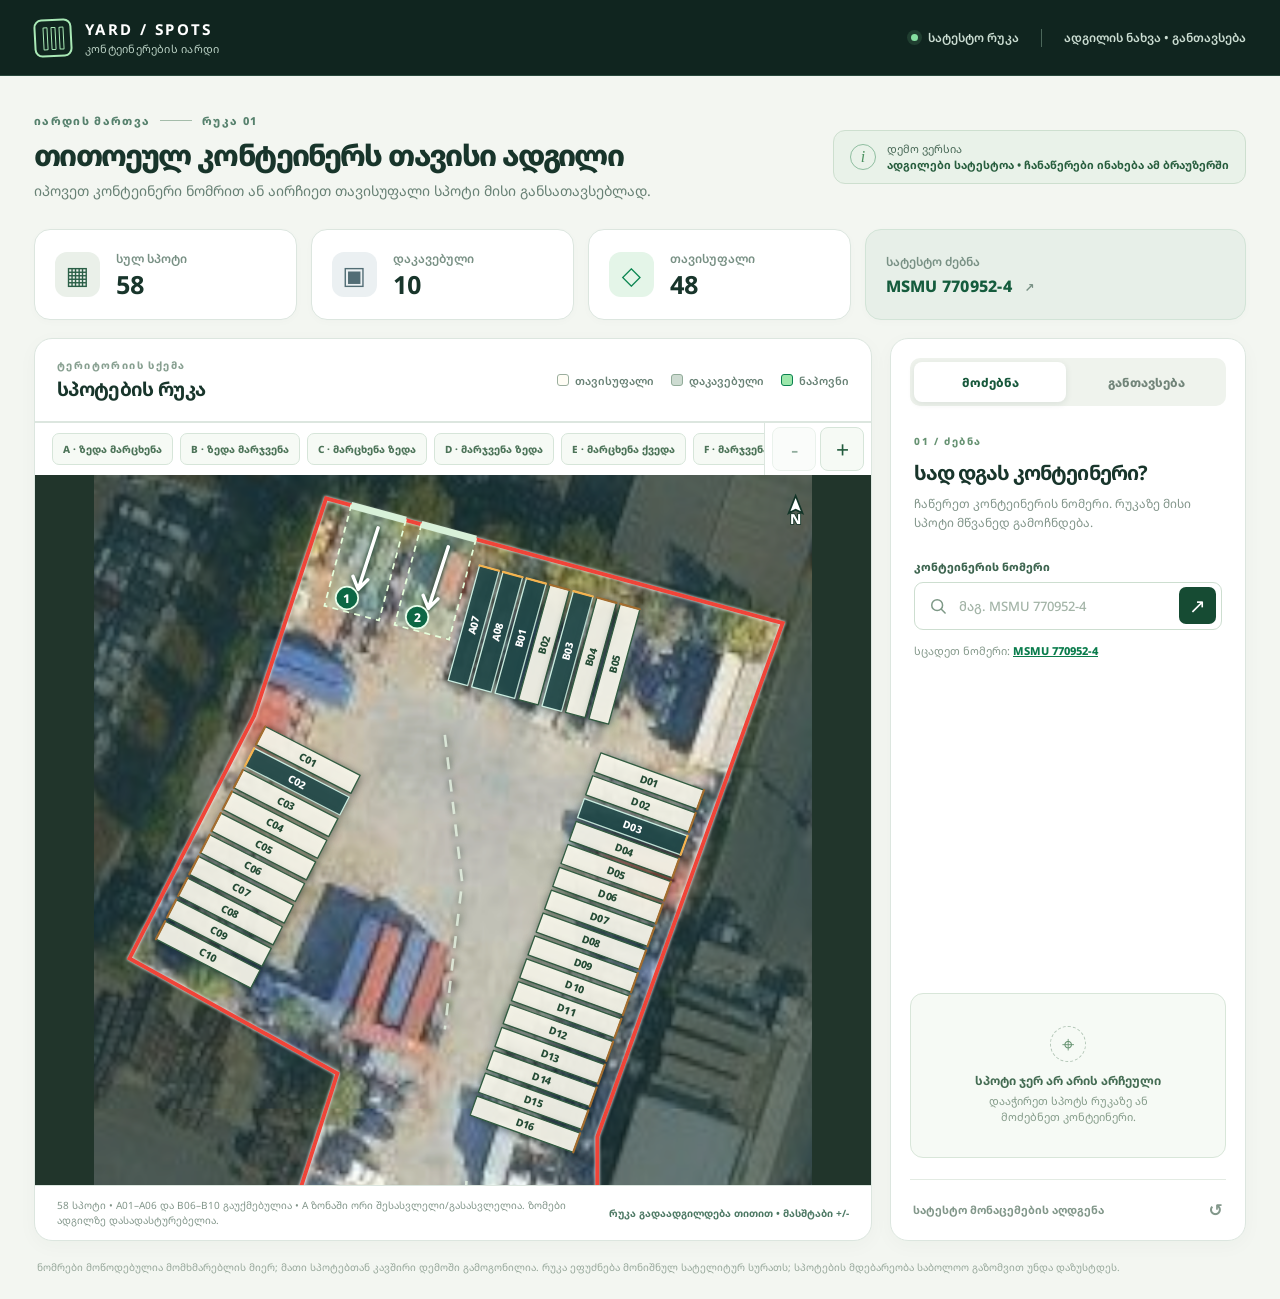
==== commit b6715d5b: "Clear yard gates and extend D and F spot rows" ====
--- a/index.html
+++ b/index.html
@@ -7,8 +7,8 @@
     <meta name="description" content="კონტეინერების იარდის ინტერაქტიული რუკა — სპოტზე განთავსება და ნომრით მოძებნა." />
     <link rel="icon" type="image/svg+xml" href="data:image/svg+xml,%3Csvg xmlns='http://www.w3.org/2000/svg' viewBox='0 0 64 64'%3E%3Crect width='64' height='64' rx='14' fill='%2310251f'/%3E%3Cpath d='M12 18h40v28H12zM22 18v28M42 18v28' fill='none' stroke='%239be6bd' stroke-width='4'/%3E%3C/svg%3E" />
     <title>კონტეინერების იარდი · სპოტების რუკა</title>
-    <link rel="stylesheet" href="styles.css" />
-    <script src="app.js" defer></script>
+    <link rel="stylesheet" href="styles.css?v=5" />
+    <script src="app.js?v=5" defer></script>
   </head>
   <body>
     <div class="app-shell">
@@ -50,13 +50,21 @@
             <div class="map-wrap" id="mapWrap" data-zoom="0">
               <svg id="yardMap" viewBox="100 0 830 1526" role="img" aria-label="წითლად შემოხაზულ რეალურ იარდზე დატანილი 58 სავარაუდო კონტეინერის სპოტი" xmlns="http://www.w3.org/2000/svg">
                 <defs>
-                  <path id="yardShape" d="M368 27 L390 27 L600 95 L760 125 L895 171 L854 390 L806 540 L681 764 L681 846 L808 891 L725 1115 L652 1364 L609 1471 L604 1498 L352 1438 L160 1380 L198 1219 L270 1008 L381 691 L141 558 L165 497 L225 407 L285 278 Z" />
+                  <path id="yardShape" d="M368 27 L895 171 L681 764 L681 846 L808 891 L604 1498 L160 1380 L381 691 L141 558 L285 278 Z" />
                   <mask id="outsideYard" maskUnits="userSpaceOnUse" x="100" y="0" width="830" height="1526"><rect x="100" y="0" width="830" height="1526" fill="white" /><use href="#yardShape" fill="black" /></mask>
                 </defs>
                 <image href="yard-clean-reference.png" x="5.77" y="-159.62" width="1038.46" height="1774.36" preserveAspectRatio="none" />
                 <rect class="outside-mask" x="100" y="0" width="830" height="1526" mask="url(#outsideYard)" />
                 <use class="site-overlay" href="#yardShape" />
                 <use class="site-boundary" href="#yardShape" />
+                <g class="gate-access" aria-label="ორი შესასვლელი და გასასვლელი A ზონაში">
+                  <polygon class="gate-lane" points="397,35 460,52 429,168 366,151" />
+                  <polygon class="gate-lane" points="478,57 541,74 510,190 447,173" />
+                  <path class="gate-opening" d="M397 35 L460 52 M478 57 L541 74" />
+                  <path class="gate-arrow" d="M428 61 L405 132 M405 132 L399 117 M405 132 L416 121 M509 83 L486 154 M486 154 L480 139 M486 154 L497 143" />
+                  <circle class="gate-badge" cx="392" cy="142" r="13" /><text class="gate-number" x="392" y="142">1</text>
+                  <circle class="gate-badge" cx="473" cy="164" r="13" /><text class="gate-number" x="473" y="164">2</text>
+                </g>
                 <path class="aisle-center" d="M505 300 L525 470 L505 640 M530 815 L513 1080 L467 1270" />
                 <path class="entry-arrow" d="M602 1490 L568 1420 M559 1437 L568 1420 L584 1428" />
                 <text class="map-direction" x="380" y="1475">შესასვლელი</text>
@@ -65,7 +73,7 @@
                 <g class="north-indicator" transform="translate(902 24)"><path d="M0 20 L8 0 L16 20 L8 16 Z" /><text x="8" y="33" text-anchor="middle">N</text></g>
               </svg>
             </div>
-            <div class="map-footer"><span>58 სპოტი: სიგანე ×1.2, სიგრძე ×1.1; მეზობელ სპოტებს შორის დაშორება სიგანის 20%-ია. ზომები ადგილზე დასადასტურებელია.</span><span class="map-foot-hint">რუკა გადაადგილდება თითით • მასშტაბი +/−</span></div>
+            <div class="map-footer"><span>58 სპოტი • A01–A06 და B06–B10 გაუქმებულია • A ზონაში ორი შესასვლელი/გასასვლელია. ზომები ადგილზე დასადასტურებელია.</span><span class="map-foot-hint">რუკა გადაადგილდება თითით • მასშტაბი +/−</span></div>
           </section>
 
           <aside class="control-card" aria-label="ძებნა და სპოტის მართვა">
--- a/styles.css
+++ b/styles.css
@@ -76,6 +76,13 @@
 .spot .door-edge{stroke-width:2.5}
 .spot .spot-code{font-size:12px;letter-spacing:-.025em}
 
+.gate-access{pointer-events:none}
+.gate-lane{fill:#9de7bc;fill-opacity:.24;stroke:#e7ffdc;stroke-width:2;stroke-dasharray:7 6}
+.gate-opening{fill:none;stroke:#d8f1d9;stroke-width:8}
+.gate-arrow{fill:none;stroke:#fff;stroke-width:4;stroke-linecap:round;stroke-linejoin:round;filter:drop-shadow(0 1px 3px #17452e)}
+.gate-badge{fill:#0d6745;stroke:#e9ffec;stroke-width:2}
+.gate-number{fill:#fff;font-size:14px;font-weight:800;text-anchor:middle;dominant-baseline:central}
+
 .map-navigation{display:flex;align-items:center;border-top:1px solid var(--line)}
 .map-navigation .zone-nav{flex:1;min-width:0;border-top:0}
 .zoom-actions{display:flex;flex:none;gap:4px;padding:4px 7px;border-left:1px solid var(--line)}
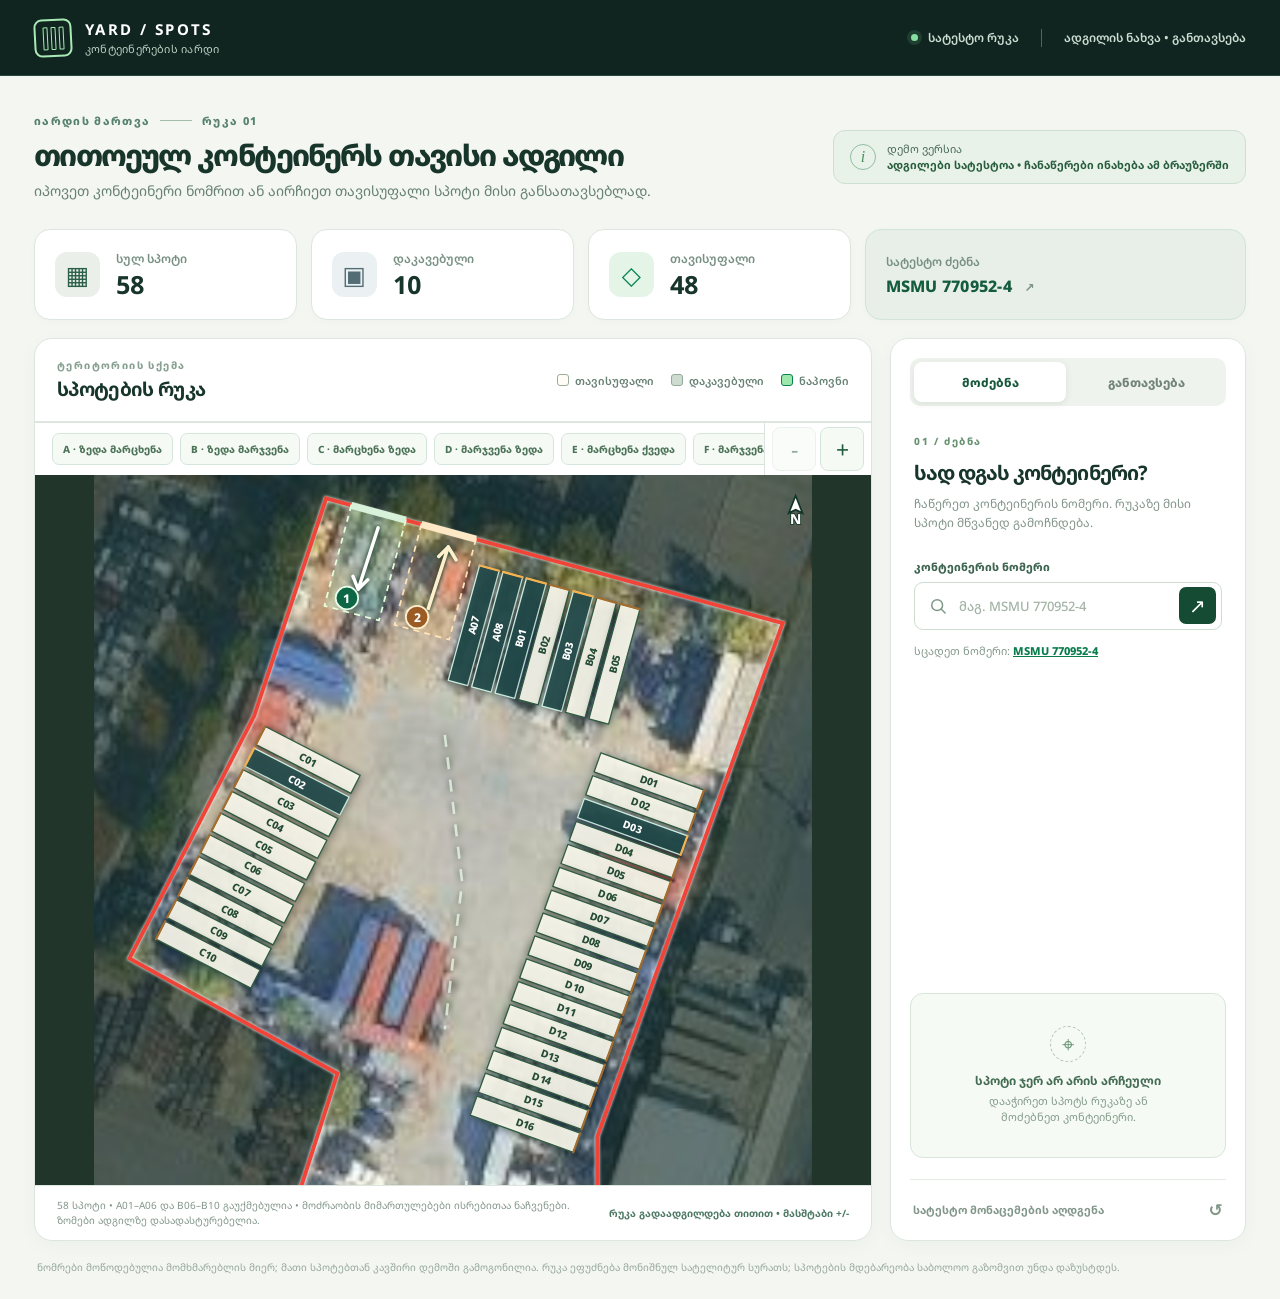
==== commit f6dbf0a0: "Show inbound and outbound yard gate arrows" ====
--- a/index.html
+++ b/index.html
@@ -7,8 +7,8 @@
     <meta name="description" content="კონტეინერების იარდის ინტერაქტიული რუკა — სპოტზე განთავსება და ნომრით მოძებნა." />
     <link rel="icon" type="image/svg+xml" href="data:image/svg+xml,%3Csvg xmlns='http://www.w3.org/2000/svg' viewBox='0 0 64 64'%3E%3Crect width='64' height='64' rx='14' fill='%2310251f'/%3E%3Cpath d='M12 18h40v28H12zM22 18v28M42 18v28' fill='none' stroke='%239be6bd' stroke-width='4'/%3E%3C/svg%3E" />
     <title>კონტეინერების იარდი · სპოტების რუკა</title>
-    <link rel="stylesheet" href="styles.css?v=5" />
-    <script src="app.js?v=5" defer></script>
+    <link rel="stylesheet" href="styles.css?v=6" />
+    <script src="app.js?v=6" defer></script>
   </head>
   <body>
     <div class="app-shell">
@@ -57,23 +57,20 @@
                 <rect class="outside-mask" x="100" y="0" width="830" height="1526" mask="url(#outsideYard)" />
                 <use class="site-overlay" href="#yardShape" />
                 <use class="site-boundary" href="#yardShape" />
-                <g class="gate-access" aria-label="ორი შესასვლელი და გასასვლელი A ზონაში">
-                  <polygon class="gate-lane" points="397,35 460,52 429,168 366,151" />
-                  <polygon class="gate-lane" points="478,57 541,74 510,190 447,173" />
-                  <path class="gate-opening" d="M397 35 L460 52 M478 57 L541 74" />
-                  <path class="gate-arrow" d="M428 61 L405 132 M405 132 L399 117 M405 132 L416 121 M509 83 L486 154 M486 154 L480 139 M486 154 L497 143" />
-                  <circle class="gate-badge" cx="392" cy="142" r="13" /><text class="gate-number" x="392" y="142">1</text>
-                  <circle class="gate-badge" cx="473" cy="164" r="13" /><text class="gate-number" x="473" y="164">2</text>
+                <g class="gate-access" aria-label="ზედა მოძრაობის ზოლები">
+                  <g aria-label="1: შემოსვლა"><polygon class="gate-lane" points="397,35 460,52 429,168 366,151" /><path class="gate-opening" d="M397 35 L460 52" /><path class="gate-arrow" d="M428 61 L405 132 M405 132 L399 117 M405 132 L416 121" /><circle class="gate-badge" cx="392" cy="142" r="13" /><text class="gate-number" x="392" y="142">1</text></g>
+                  <g class="gate-exit" aria-label="2: გასვლა"><polygon class="gate-lane" points="478,57 541,74 510,190 447,173" /><path class="gate-opening" d="M478 57 L541 74" /><path class="gate-arrow" d="M486 154 L509 83 M509 83 L498 94 M509 83 L518 98" /><circle class="gate-badge" cx="473" cy="164" r="13" /><text class="gate-number" x="473" y="164">2</text></g>
                 </g>
                 <path class="aisle-center" d="M505 300 L525 470 L505 640 M530 815 L513 1080 L467 1270" />
-                <path class="entry-arrow" d="M602 1490 L568 1420 M559 1437 L568 1420 L584 1428" />
-                <text class="map-direction" x="380" y="1475">შესასვლელი</text>
-                <text class="map-aisle-label" x="438" y="1160">გასავლელი</text>
+                <g class="gate-access" aria-label="Aquino Auto-სთან მოძრაობის ზოლები">
+                  <g aria-label="3: შემოსვლა"><polygon class="gate-lane" points="190,1388 250,1404 276,1307 216,1291" /><path class="gate-opening" d="M190 1388 L250 1404" /><path class="gate-arrow" d="M220 1396 L246 1300 M246 1300 L233 1313 M246 1300 L253 1319" /><circle class="gate-badge" cx="232" cy="1322" r="13" /><text class="gate-number" x="232" y="1322">3</text></g>
+                  <g class="gate-exit" aria-label="4: გასვლა"><polygon class="gate-lane" points="270,1409 330,1425 356,1328 296,1312" /><path class="gate-opening" d="M270 1409 L330 1425" /><path class="gate-arrow" d="M322 1321 L300 1417 M300 1417 L297 1402 M300 1417 L310 1405" /><circle class="gate-badge" cx="334" cy="1335" r="13" /><text class="gate-number" x="334" y="1335">4</text></g>
+                </g>
                 <g id="spotLayer"></g>
                 <g class="north-indicator" transform="translate(902 24)"><path d="M0 20 L8 0 L16 20 L8 16 Z" /><text x="8" y="33" text-anchor="middle">N</text></g>
               </svg>
             </div>
-            <div class="map-footer"><span>58 სპოტი • A01–A06 და B06–B10 გაუქმებულია • A ზონაში ორი შესასვლელი/გასასვლელია. ზომები ადგილზე დასადასტურებელია.</span><span class="map-foot-hint">რუკა გადაადგილდება თითით • მასშტაბი +/−</span></div>
+            <div class="map-footer"><span>58 სპოტი • A01–A06 და B06–B10 გაუქმებულია • მოძრაობის მიმართულებები ისრებითაა ნაჩვენები. ზომები ადგილზე დასადასტურებელია.</span><span class="map-foot-hint">რუკა გადაადგილდება თითით • მასშტაბი +/−</span></div>
           </section>
 
           <aside class="control-card" aria-label="ძებნა და სპოტის მართვა">
--- a/styles.css
+++ b/styles.css
@@ -82,6 +82,10 @@
 .gate-arrow{fill:none;stroke:#fff;stroke-width:4;stroke-linecap:round;stroke-linejoin:round;filter:drop-shadow(0 1px 3px #17452e)}
 .gate-badge{fill:#0d6745;stroke:#e9ffec;stroke-width:2}
 .gate-number{fill:#fff;font-size:14px;font-weight:800;text-anchor:middle;dominant-baseline:central}
+.gate-exit .gate-lane{fill:#f3bc61;fill-opacity:.19;stroke:#ffe5b9}
+.gate-exit .gate-opening{stroke:#ffe8c5}
+.gate-exit .gate-arrow{stroke:#fff0cd}
+.gate-exit .gate-badge{fill:#9b5b25;stroke:#fff0d0}
 
 .map-navigation{display:flex;align-items:center;border-top:1px solid var(--line)}
 .map-navigation .zone-nav{flex:1;min-width:0;border-top:0}
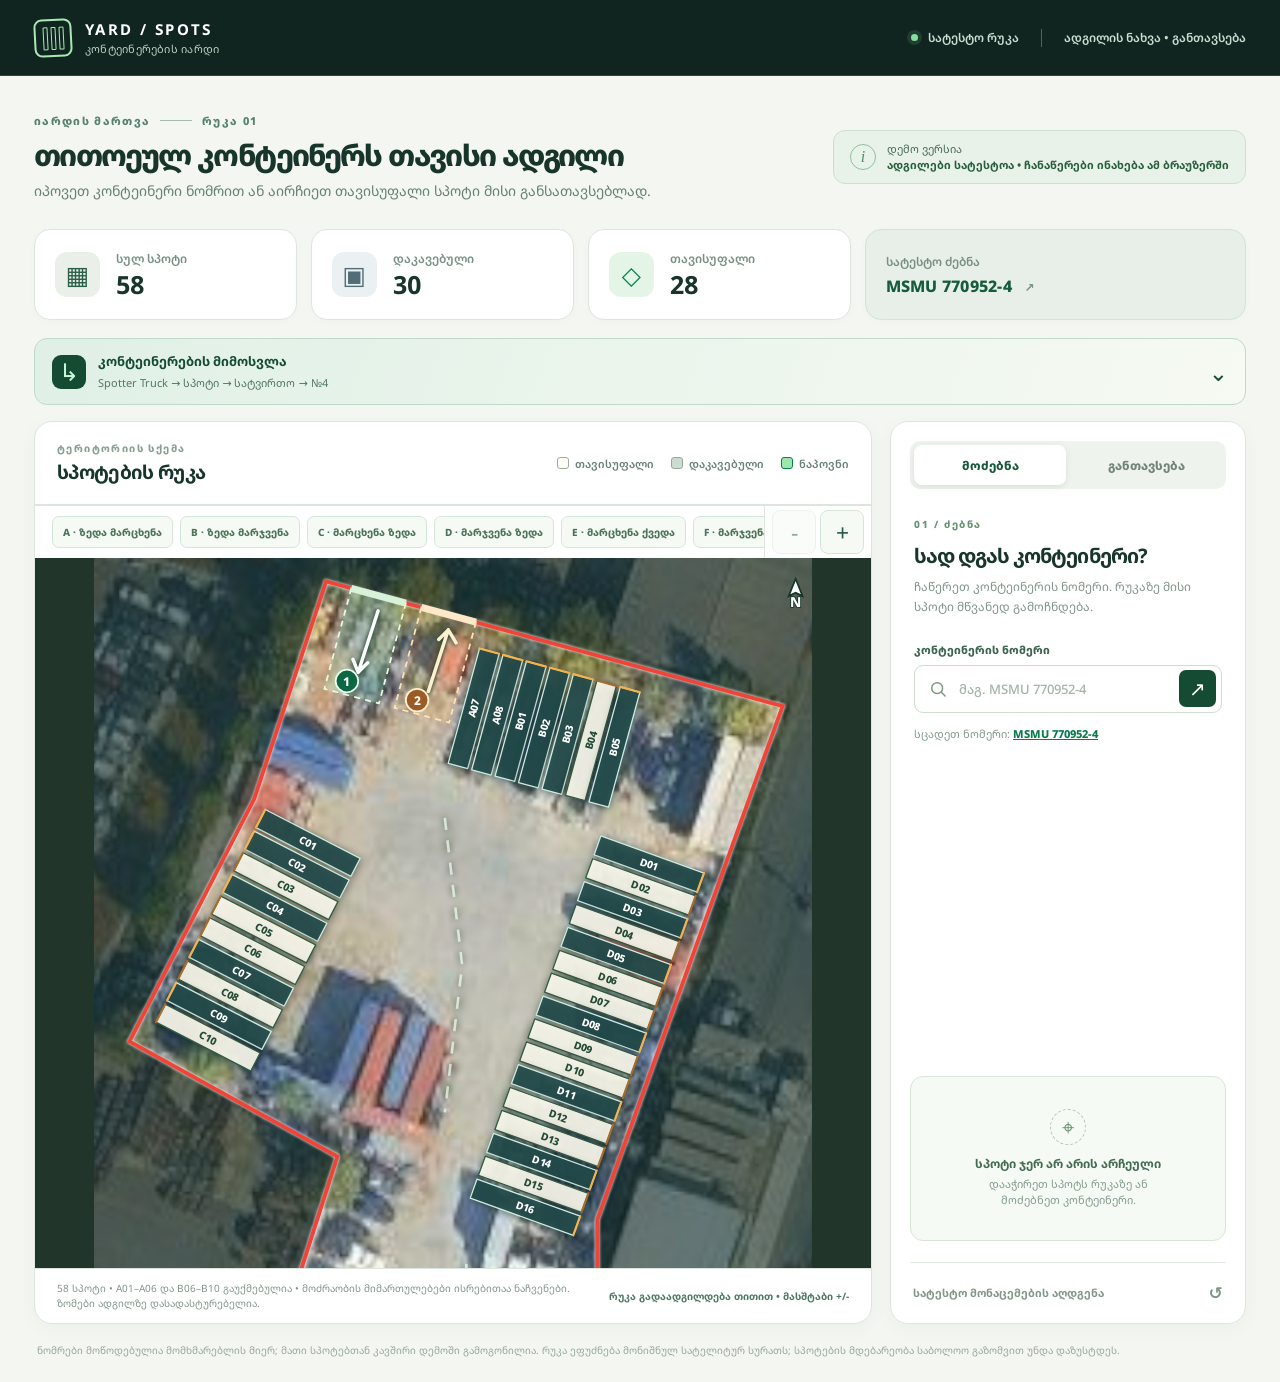
==== commit 37ce909e: "Add twenty demo containers and yard movement workflow" ====
--- a/index.html
+++ b/index.html
@@ -7,8 +7,8 @@
     <meta name="description" content="კონტეინერების იარდის ინტერაქტიული რუკა — სპოტზე განთავსება და ნომრით მოძებნა." />
     <link rel="icon" type="image/svg+xml" href="data:image/svg+xml,%3Csvg xmlns='http://www.w3.org/2000/svg' viewBox='0 0 64 64'%3E%3Crect width='64' height='64' rx='14' fill='%2310251f'/%3E%3Cpath d='M12 18h40v28H12zM22 18v28M42 18v28' fill='none' stroke='%239be6bd' stroke-width='4'/%3E%3C/svg%3E" />
     <title>კონტეინერების იარდი · სპოტების რუკა</title>
-    <link rel="stylesheet" href="styles.css?v=6" />
-    <script src="app.js?v=6" defer></script>
+    <link rel="stylesheet" href="styles.css?v=7" />
+    <script src="app.js?v=7" defer></script>
   </head>
   <body>
     <div class="app-shell">
@@ -36,6 +36,27 @@
           <div class="summary-card"><span class="summary-icon free-icon" aria-hidden="true">◇</span><div><span>თავისუფალი</span><strong id="freeCount">—</strong></div></div>
           <div class="summary-card example-card"><span>სატესტო ძებნა</span><button type="button" id="exampleSearch" class="example-button">MSMU 770952-4 <span aria-hidden="true">↗</span></button></div>
         </section>
+
+        <details class="movement-flow">
+          <summary class="flow-link">
+            <span class="flow-link-icon" aria-hidden="true">↳</span>
+            <span><strong>კონტეინერების მიმოსვლა</strong><small>Spotter Truck → სპოტი → სატვირთო → №4</small></span>
+            <span class="flow-link-arrow" aria-hidden="true">⌄</span>
+          </summary>
+          <div class="flow-content">
+            <ol class="flow-steps">
+              <li><span>01</span><div><strong>Spotter Truck შემოდის</strong><p>იარდში შემოაქვს ჩატვირთული კონტეინერი.</p></div></li>
+              <li><span>02</span><div><strong>თავისუფალი სპოტის არჩევა</strong><p>თანამშრომელი რუკაზე ირჩევს თავისუფალ ადგილს.</p></div></li>
+              <li><span>03</span><div><strong>სპოტზე გაჩერება</strong><p>Spotter Truck კონტეინერს არჩეულ სპოტზე აყენებს.</p></div></li>
+              <li><span>04</span><div><strong>მდებარეობის დაფიქსირება</strong><p>კონტეინერის ნომერი უკავშირდება სპოტის კოდს.</p></div></li>
+              <li><span>05</span><div><strong>ნომრით მოძებნა</strong><p>გატანისას რუკა შესაბამის სპოტს მწვანედ აჩვენებს.</p></div></li>
+              <li><span>06</span><div><strong>სატვირთო იღებს კონტეინერს</strong><p>ჩატვირთულ კონტეინერს სატვირთო იღებს სპოტიდან.</p></div></li>
+              <li class="flow-exit"><span>07</span><div><strong>გასვლა №4-ით</strong><p>სატვირთო კონტეინერით ტოვებს იარდს.</p></div></li>
+              <li><span>08</span><div><strong>სპოტი კვლავ თავისუფალია</strong><p>თანამშრომელი აპში აფიქსირებს გატანას.</p></div></li>
+            </ol>
+            <a class="flow-full" href="movement-flow.html" target="_blank" rel="noopener">ინტერაქტიული სქემის გახსნა <span aria-hidden="true">↗</span></a>
+          </div>
+        </details>
 
         <div class="content-grid">
           <section class="map-card" aria-labelledby="map-title">
--- a/styles.css
+++ b/styles.css
@@ -88,6 +88,11 @@
 .gate-exit .gate-badge{fill:#9b5b25;stroke:#fff0d0}
 
 .map-navigation{display:flex;align-items:center;border-top:1px solid var(--line)}
+.flow-link{display:flex;align-items:center;gap:12px;padding:13px 17px;margin-bottom:16px;border:1px solid #bfd9cb;border-radius:13px;background:linear-gradient(110deg,#e0f0e6,#f6faf2);color:#164b33;text-decoration:none;min-height:64px}
+.flow-link>span:nth-child(2){flex:1;min-width:0}.flow-link strong{display:block;font-size:13px;line-height:1.5}.flow-link small{display:block;color:#537762;font-size:11px;line-height:1.6;margin-top:2px}.flow-link-icon{display:grid;place-items:center;flex:none;width:34px;height:34px;border-radius:9px;background:#164b33;color:#c9f8d9;font-size:24px}.flow-link-arrow{font-size:23px}.flow-link:hover{border-color:#559672;background:#e0f0e6}.flow-link:focus-visible{outline:3px solid #095c9d;outline-offset:3px}
+.movement-flow{margin-bottom:16px}.movement-flow .flow-link{margin-bottom:0;cursor:pointer;list-style:none}.flow-link::-webkit-details-marker{display:none}.movement-flow[open] .flow-link{border-radius:13px 13px 0 0}.movement-flow[open] .flow-link-arrow{transform:rotate(180deg)}.flow-content{border:1px solid #bfd9cb;border-top:0;border-radius:0 0 13px 13px;padding:20px;background:#fcfefb}.flow-steps{list-style:none;padding:0;margin:0;max-width:680px}.flow-steps li{position:relative;display:flex;gap:14px;padding-bottom:20px}.flow-steps li:not(:last-child)::before{content:'';position:absolute;left:17px;top:35px;bottom:0;width:2px;background:#cde4d6}.flow-steps li>span{flex:none;display:grid;place-items:center;width:36px;height:36px;border:1px solid #b3d4c1;border-radius:50%;background:#e9f5ed;color:#216345;font-size:11px;font-weight:800}.flow-steps strong{display:block;font-size:13px;line-height:1.6;color:#164b33}.flow-steps p{font-size:12px;line-height:1.6;color:#64806e;margin:3px 0 0}.flow-steps .flow-exit>span{background:#fff1de;border-color:#e0b976;color:#8f531d}.flow-steps .flow-exit strong{color:#8f531d}.flow-full{display:flex;align-items:center;justify-content:space-between;gap:10px;min-height:44px;padding:10px 14px;max-width:680px;border-radius:9px;background:#164b33;color:#fff;text-decoration:none;font-size:12px;font-weight:700}.flow-full:hover{background:#0a7a4c}.flow-full:focus-visible{outline:3px solid #095c9d;outline-offset:3px}
+@media(max-width:610px){.flow-link{padding:9px 11px;margin-bottom:10px;gap:9px}.flow-link strong{font-size:12px}.flow-link small{font-size:10px}.flow-link-icon{width:30px;height:30px}}
+@media(max-width:610px){.movement-flow{margin-bottom:10px}.flow-content{padding:17px 12px}.flow-steps li{gap:10px}.flow-steps strong{font-size:12px}.flow-steps p{font-size:11px}}
 .map-navigation .zone-nav{flex:1;min-width:0;border-top:0}
 .zoom-actions{display:flex;flex:none;gap:4px;padding:4px 7px;border-left:1px solid var(--line)}
 .zoom-actions button{width:44px;height:44px;border:1px solid #d6e5d9;border-radius:8px;background:#f6faf5;color:#225b3d;font-size:23px;line-height:1}
